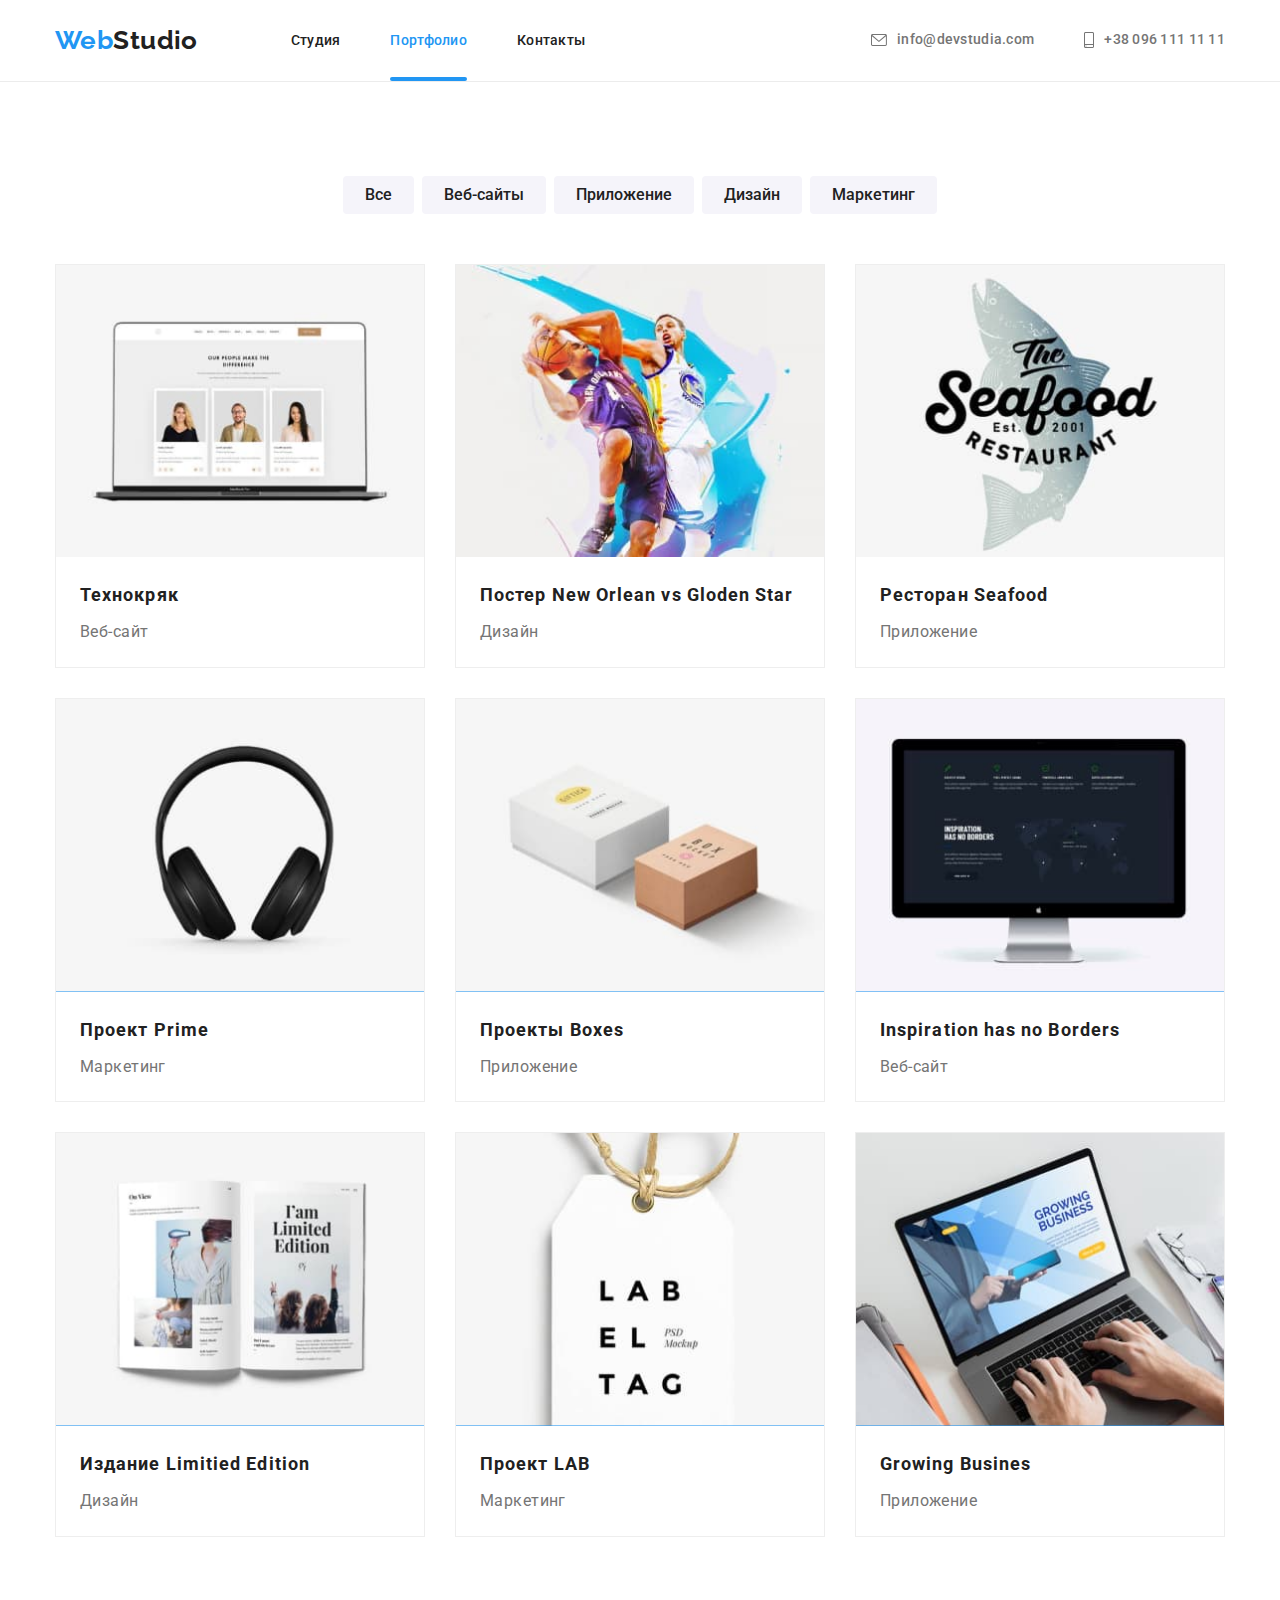
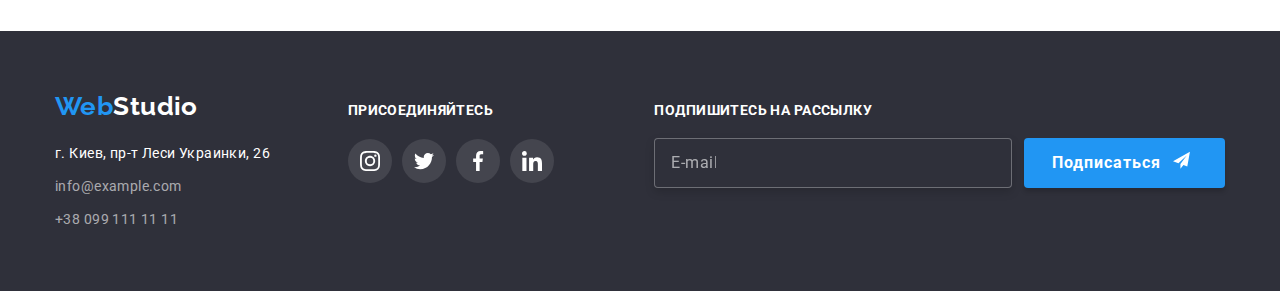
==== GOIT DZ6/portfolio.html @ a56ddcb9 "Dz6" ====
<!DOCTYPE html>
<html lang="en">
<head>
    <meta charset="UTF-8">
    <meta http-equiv="X-UA-Compatible" content="IE=edge">
    <meta name="viewport" content="width=device-width, initial-scale=1.0">
    <title>Document</title>
    <link rel="preconnect" href="https://fonts.gstatic.com"> 
    <link href="https://fonts.googleapis.com/css2?family=Raleway:wght@700&family=Roboto:wght@400;500;700;900&display=swap" rel="stylesheet">
    <link rel="stylesheet" href="https://cdnjs.cloudflare.com/ajax/libs/modern-normalize/1.0.0/modern-normalize.min.css">
    <link rel="stylesheet" href="css/styles.css">
</head>
<body>

    <header class="header-title">
        <div class="container">
            <nav class="nav-header">
                <a href="./index.html" class="logo"><span class="web">Web</span>Studio</a>
                    <ul class="headlink hero">
                        <li class="item links"><a class="link " href="./index.html">Студия</a></li>
                        <li class="item links"><a class="link current " href="./portfolio.html">Портфолио</a></li>
                        <li class="item links"><a class="link" href="">Контакты</a></li>
                    </ul>
                </nav>
                    
            <ul class="contact hero">
                <li class="links"><a class="contacts link email" href="">
                        <svg class="contact link iconhead">
                            <use href="./image/sprite.svg#envelope"></use>
                        </svg>
                        info@devstudia.com</a></li>
    
                <li class="links"><a class="contacts link phone" href="">
                    <svg class="contact link iconhead">
                        <use href="./image/sprite.svg#smartphone"></use>
                    </svg>
                    +38 096 111 11 11</a></li>
            </ul>
        </div>
</header>


<main class="portfolio-title">
    <section class="section-portfolio">
    <div class="container">
        <h1 class="visually-hidden">Наши работы</h1>

        <ul class="filters">
        <li class="radio links"><button class="button" type="button">Все</button></li>
        <li class="radio links"><button class="button" type="button">Веб-сайты</button></li>
        <li class="radio links"><button class="button" type="button">Приложение</button></li>
        <li class="radio links"><button class="button" type="button">Дизайн</button></li>
        <li class="radio links"><button class="button" type="button">Маркетинг</button></li>
        </ul>
        
        <ul class="portfolio-hero">
            <li class="portfotitle links">
                <a class="portolink links" href="">
                    <div class="port-link-overlay">
                <img src="./image/komp-portfolio.jpg" alt="komp-portfolio" width="370" height="294">
                <p class="portovelay">Технокряк это современная площадка
                     распространения коронавируса.
                     Компании используют эту платформу для цифрового шпионажа
                      и атак на защищённые сервера конкурентов.</p>
            </div>
                <div class="card-des">
                <h2 class="portfolioname">Технокряк</h2>
                <p class="portfooter">Веб-сайт</p>
                </div>
            </a>
            </li>

            <li class="portfotitle links">
                <a class="portolink links" href="">
                    <div class="port-link-overlay">
                <img src="./image/basketball.jpg" alt="basketball" width="370" height="294">
                <p class="portovelay">Технокряк это современная площадка
                    распространения коронавируса.
                    Компании используют эту платформу для цифрового шпионажа
                     и атак на защищённые сервера конкурентов.</p>
                     </div>
            <div class="card-des">
                <h2 class="portfolioname">Постер New Orlean vs Gloden Star</h2>
                <p class="portfooter">Дизайн</p>
            </div>
        </a>
            </li>

            <li class="portfotitle links">
                <a class="portolink links" href="">
                    <div class="port-link-overlay">
                <img src="./image/seafood.jpg" alt="seafood" width="370" height="294">
                <p class="portovelay">Технокряк это современная площадка
                    распространения коронавируса.
                    Компании используют эту платформу для цифрового шпионажа
                     и атак на защищённые сервера конкурентов.</p>
                     </div>
                <div class="card-des">
                <h2 class="portfolioname">Ресторан Seafood</h2>
                <p class="portfooter">Приложение</p>
                </div>
            </a>
            </li>

            <li class="portfotitle links">
                <a class="portolink links" href="">
                    <div class="port-link-overlay">
                <img src="./image/headphones.jpg" alt="headphones" width="370" height="294">
                <p class="portovelay">Технокряк это современная площадка
                    распространения коронавируса.
                    Компании используют эту платформу для цифрового шпионажа
                     и атак на защищённые сервера конкурентов.</p>
                     </div>
                <div class="card-des">
                <h2 class="portfolioname">Проект Prime</h2>
                <p class="portfooter">Маркетинг</p>
                </div>
            </a>
            </li>

            <li class="portfotitle links">
                <a class="portolink links" href="">
                    <div class="port-link-overlay">
                <img src="./image/box.jpg" alt="box" width="370" height="294">
                <p class="portovelay">Технокряк это современная площадка
                    распространения коронавируса.
                    Компании используют эту платформу для цифрового шпионажа
                     и атак на защищённые сервера конкурентов.</p>
                     </div>
                <div class="card-des">
                <h2 class="portfolioname">Проекты Boxes</h2>
                <p class="portfooter">Приложение</p>
                </div>
            </a>
            </li>

            <li class="portfotitle links">
                <a class="portolink links" href="">
                    <div class="port-link-overlay">
                <img src="./image/imacmap.jpg" alt="imacmap" width="370" height="294">
                <p class="portovelay">Технокряк это современная площадка
                    распространения коронавируса.
                    Компании используют эту платформу для цифрового шпионажа
                     и атак на защищённые сервера конкурентов.</p>
                     </div>
                <div class="card-des">
                <h2 class="portfolioname">Inspiration has no Borders</h2>
                <p class="portfooter">Веб-сайт</p>
                </div>
            </a>
            </li>

            <li class="portfotitle links">
                <a class="portolink links" href="">
                    <div class="port-link-overlay">
                <img src="./image/magazine.jpg" alt="magazine" width="370" height="294">
                <p class="portovelay">Технокряк это современная площадка
                    распространения коронавируса.
                    Компании используют эту платформу для цифрового шпионажа
                     и атак на защищённые сервера конкурентов.</p>
                     </div>
                <div class="card-des">
                <h2 class="portfolioname">Издание Limitied Edition</h2>
                <p class="portfooter">Дизайн</p>
                </div>
            </a>
            </li>

            <li class="portfotitle links">
                <a class="portolink links" href="">
                    <div class="port-link-overlay">
                <img src="./image/label.jpg" alt="label" width="370" height="294">
                <p class="portovelay">Технокряк это современная площадка
                    распространения коронавируса.
                    Компании используют эту платформу для цифрового шпионажа
                     и атак на защищённые сервера конкурентов.</p>
                     </div>
                <div class="card-des">
                <h2 class="portfolioname">Проект LAB</h2>
                <p class="portfooter">Маркетинг</p>
                </div>
            </a>
            </li>

            <li class="portfotitle links">
                <a class="portolink links" href="">
                    <div class="port-link-overlay">
                <img src="./image/notebook.jpg" alt="notebook" width="370" height="294">
                <p class="portovelay">Технокряк это современная площадка
                    распространения коронавируса.
                    Компании используют эту платформу для цифрового шпионажа
                     и атак на защищённые сервера конкурентов.</p>
                     </div>
                <div class="card-des">
                <h2 class="portfolioname">Growing Busines</h2>
                <p class="portfooter">Приложение</p>
                </div>
            </a>
            </li>
        </ul>
</div>
</section>

</main>



<footer class="footer-title">
    <div class="container">
        <div class="nav">
        <a class="logo footlogo" href="./index.html"><span class="web">Web</span>Studio</a>
    <address>
        <ul class="address">
            <li class="links"><a class="address-title map" href="https://goo.gl/maps/2Mbp1og2GPBasLtp6" target="_blank" rel="noreferrer noopener">г. Киев, пр-т Леси Украинки, 26</a></li>
            <li class="links"><a class="address-title email" href="">info@example.com</a></li>
            <li class="links"><a class="address-title phone" href="">+38 099 111 11 11</a></li>
        
        </ul>
    </address>
</div>

        <div class="join">
            <h3 class="join-head">Присоединяйтесь</h3>

            <ul class="iconfooter">

        <li class="icontitle">
        <a href="" class="iconbody">
            <svg class="footsvg">
            <use href="./image/sprite.svg#instagram-2"></use>
        </svg>
        </a>  
        </li>
        <li class="icontitle">
            <a href="" class="iconbody">
                <svg class="footsvg">
                <use href="./image/sprite.svg#twitter-1"></use>
            </svg>
            </a>  
            </li>
            <li class="icontitle">
                <a href="" class="iconbody">
                    <svg class="footsvg">
                    <use href="./image/sprite.svg#facebook-1"></use>
                </svg>
                </a>  
                </li>
                <li class="icontitle">
                    <a href="" class="iconbody">
                        <svg class="footsvg">
                        <use href="./image/sprite.svg#linkedin-1"></use>
                    </svg>
                    </a>  
                    </li>
                </ul>
        </div>

        <div class="subscribe">
            <p class="subscribe-head">Подпишитесь на рассылку</p>

            <form class="footer-form">
            <label for="email" class="form-lable"></label>
            <input type="email" class="footer-email" name="email" id="email" placeholder="E-mail" required >
        <button type="submit" class="subscribe-btn subscribe-button">Подписаться
            <svg class="telega-svg svg" width="24px" height="24px">
                <use href="./image/sprite.svg#telegram"></use>
            </svg>
        </button>
    </form>
 
        </div>

    </div>
</footer>
</body>
</html>
---- GOIT DZ6/css/styles.css ----
:root{
    --text-colorgre:#757575;
    --text-colorbl:#212121;
    --text-colorwh: #ffffff;
    --hover-colorblu:#2196F3;
    --focus-color:#188ce8;
    --footer-color:#ffffff99;
    --sect-colordbl:#2F303A;
    --port-hedrgr:#F5F4FA;
    --bord-head:#ECECEC;
    --icon-colo:#AFB1B8;
    --marg-cart:30px;
    --text-logo:Raleway;   
    --text-body:Roboto;
}

body{
    font-family:var(--text-body), sans-serif ;
    background:var(--text-colorwh);
    font-size: 14px;
    letter-spacing: 0.03em;
}


/* Общий сброс */
h1,
h2,
h3,
h4,
h5,
h6,
p{
    margin: 0;
}

ul, ol{
    margin: 0;
    padding: 0;
    }

img{
    display: block;
    max-width: 100%;
    height: auto;
}

/* ============================================== */

.container{
    width: 1200px;
    padding-left: 15px;
    padding-right: 15px;
    margin-left: auto;
    margin-right: auto;
}

.visually-hidden {
    position: absolute;
    clip: rect(0 0 0 0);
    width: 1px;
    height: 1px;
    margin: -1px;
    }


/* ============================================== */


/* Позиция шапки сайта */



.links{
    list-style: none;
    color: var(--text-colorgre);
}




/* Шапка сайта flex box*/
.header-title{
    /* position: relative; */
    padding-bottom: 25px;
    padding-top: 25px;

    border-bottom: 1px solid var(--bord-head);
}
.header-title .container{

    display: flex;
    justify-content: space-between;
    align-items: center;
}
.nav-header{
    display: flex;
    align-items: center;
  
}
.headlink{
    margin-left: 93px;

}
.headlink .links:not(:first-child){
    margin-left: 50px;
}
.hero{
    display: flex;
    align-items: center;
}
.contact .links:not(:first-child){
    margin-left: 50px;
}
/* Подчеркивание шапкаи */

 .link.current::after{
    content: '';
    position: absolute;

    left: 0;
    bottom: -33px;
    display: block;
    width: 100%;
    height: 4px;
    background-color: var(--hover-colorblu);
    border-radius: 2px;
}

.container .link.current{
    position: relative;
    color: var(--hover-colorblu);

    
}

/* Шрифт шапки лого */

.nav-header .logo{
    font-family: var(--text-logo); 
    font-weight: 700;
    font-size: 26px;
    line-height: 1.19;
    color:var(--text-colorbl);
    text-decoration: none;

}
.logo span{
    color:var(--hover-colorblu);
}
/* шрифт шапки навигация */

.hero .link{
    font-weight: 500;
    line-height: 1.14;
    letter-spacing: 0.02em;
    text-decoration: none;

}

.headlink .link{
    color: var(--text-colorbl);
    transition-timing-function: cubic-bezier(0.4, 0, 0.2, 1);
    transition-duration: 250ms;
}

.headlink .link:hover,
.headlink .link:focus
{
    color: var(--hover-colorblu);

}



/* шрифт шапки контакты */
 .email .iconhead{
    width: 16px;
    height: 12px;
    margin-right: 10px;
}
.phone .iconhead{
    width: 10px;
    height: 16px;
    margin-right: 10px;
}
.links .contacts{
    fill: var(--text-colorgre);
 
}

.contact .link{
    display: flex;
    align-items: center;
    color: var(--text-colorgre);

    transition-timing-function: cubic-bezier(0.4, 0, 0.2, 1);
    transition-duration: 250ms;
}

.contact .link:hover,
.contact .link:focus {
    color: var(--hover-colorblu);
    fill: var(--hover-colorblu);


}


/* позиция main */

/* Order Flex */


.order{
   padding-top: 200px;
   padding-bottom: 200px;
   background-image:linear-gradient(
    rgba(47, 48, 58, 0.4),
   rgba(47, 48, 58, 0.4)),
    url(../image/backimg.jpg);
   background-size: cover;
   background-image: center;
   background-repeat: no-repeat;
}

.order .container{
    width: 696px;
    text-align: center;

}


.order .efect{
font-weight: 900;
font-size: 44px;
line-height: 1.5;
text-align: center;
letter-spacing: 0.06em;
text-transform: uppercase;
color: var(--text-colorwh);
margin-bottom: 30px;


}

/* конопка заказа */
.order .button{
font-weight: 700;
font-size: 16px;
line-height: 1.87;
letter-spacing: 0.06em;
cursor: pointer;
color: var(--text-colorwh);
background-color:var(--hover-colorblu);
box-shadow: 0px 4px 4px rgba(0, 0, 0, 0.15);
border-radius: 4px;
border: 0;

padding: 10px 32px;

transition-timing-function: cubic-bezier(0.4, 0, 0.2, 1);
transition-duration: 250ms;
}

.order .button:hover,
.order .button:focus{
    background-color: var(--focus-color);
    color:  var(--text-colorwh);

}

/* Модальное окно */

.modal-back{
    position: fixed;
    top: 0;
    bottom: 0;
    width: 100%;
    height: 100%;
    background-color: rgba(0, 0, 0, 0.2);
    z-index: 1000;
    transition-timing-function: cubic-bezier(0.4, 0, 0.2, 1);
    transition-duration: 250ms;
    animation-name: openmod;
    animation-duration: 2s;
    animation-timing-function: linear;
    animation-iteration-count: 1;

}

@keyframes openmod
{
    0% {
      transform:scale(0);
    }
    100% {
      transform:scale(1);
    }
  }
  
  

.modal{
    position: absolute;
    top: 50%;
    left: 50%;
    width: 528px;
    height: 581px;
    background-color: var(--text-colorwh);

    padding: 40px;

    transform: translate(-50%, -50%);
}

.modal-close{
    position: absolute;
    top: 8px;
    right: 8px;
    background-color: white;
    border: 0;
    transition-duration: 250ms;
    transition-timing-function: cubic-bezier(0.4, 0, 0.2, 1);
    animation: closemod;
    animation-duration: 2s;
    animation-timing-function: linear;
    animation-iteration-count: 1;
    border: 1px solid rgba(0, 0, 0, 0.1);
    border-radius: 50%;
} 

@keyframes closemod
{
    0% {
      transform:scale(1);
    }
    100% {
      transform:scale(0);
    }
  }
.is-hidden{
    opacity: 0;
    visibility: hidden;
    pointer-events: none;
    
}



/* особености */
.features{
    padding: 94px 0;
}

.features-body  .iconlink{
    margin-bottom: 30px;

}

.iconfeat{
    display: flex;
    width: 270px;
    height: 120px;
    justify-content: center;
    align-items: center;
    background-color: var(--port-hedrgr);
}

.iconfeat .iconfeatures{
    width: 70px;
    height: 70px;
}


.container .features-title{
    display: flex;
    flex-wrap: wrap;
    list-style: none;
     margin-right: calc(-1 * var(--marg-cart));
}


.features-title .features-body{
    flex-basis: calc(100% / 4 - var(--marg-cart));
    margin-right: var(--marg-cart);
}


.features-body .feathero{
    font-weight: 700;
    line-height: 1.14;
    text-transform: uppercase;
    color: var(--text-colorbl);
    font-family: var(--text-body);
    letter-spacing: 0.03em;
    text-transform: uppercase;


    margin-bottom: 10px;
}


.features-body{
    line-height: 1.71;
    color: var(--text-colorgre);
}


/* Чем мы занимаемся */

.wedoing-title{
    padding-bottom: 94px;

}
.container .wedoing{
    display: flex;
    flex-wrap: wrap;
    list-style: none;

    margin-left:calc(-1 * var(--marg-cart));
}

.wedoing .links{
    flex-basis: calc(100% / 3 - var(--marg-cart));
    margin-left: var(--marg-cart);

}

.widoinslid{
    position: relative;
    overflow: hidden;
}

.wedoin-info{
    position: absolute;
    display: flex;
    justify-content: center;
    align-items: center;    
    background-color:
    rgba(47, 48, 58, 0.8);
    ;
    /* padding: 27px 0; */
    color: white;
    left: 0;
    bottom: 0;
    width: 100%;
    height: 70px;

    font-family: var(--text-body);
    font-style: normal;
    font-weight: 700;
    font-size: 14px;
    line-height: 1.14;
    letter-spacing: 0.03em;
    text-transform: uppercase;

    overflow: auto;
/* 
    transform: translateY(100%);
    transition-timing-function: cubic-bezier(0.4, 0, 0.2, 1);
    transition-duration: 250ms; */

}


/* .wedoing-body:hover .wedoin-info,
.wedoing-body:focus .wedoin-info{
    transform: translateY(0%);
    
} */







/* Наша команда */
.card-pers .iconteam{
    display: flex;
    justify-content: center;
    align-items: center;
    list-style: none;
}


.iconteamtitle .iconteambody{
    display: flex;
    justify-content: center;
    align-items: center;
    width: 44px;
    height: 44px;
    border-radius: 50%;

    transition-timing-function: cubic-bezier(0.4, 0, 0.2, 1);
    transition-duration: 250ms;
}

.iconteamtitle .iconteambody:hover,
.iconteamtitle .iconteambody:focus{
    background-color: var(--hover-colorblu);
}

.iconteam .iconteamtitle:not(:last-child){
    margin-right: 10px;
}

 .iconteambody .iconsvg{
    width: 20px;
    height: 20px;
    fill: var(--icon-colo);
}

.iconteamtitle .iconteambody:hover .iconsvg,
.iconteamtitle .iconteambody:focus .iconsvg{
    fill: var(--text-colorwh);
}



.team-main{
    background-color: var(--port-hedrgr);
    padding: 94px 0;

}


.team-title{
    display: flex;
    flex-wrap: wrap;
    list-style: none;
    margin-left: calc(-1*var(--marg-cart));
    

   }
   .team-title .team-body{
       flex-basis: calc(100%/4 - var(--marg-cart));
       margin-left: var(--marg-cart);

   }
   .team-body{
       
    border-radius: 0px 0px 4px 4px;
    box-shadow:
    0px 1px 3px rgba(0, 0, 0, 0.12), 
    0px 1px 1px rgba(0, 0, 0, 0.14),
    0px 2px 1px rgba(0, 0, 0, 0.2);
    background-color: var(--text-colorwh);
   }

 .shead .capit{
    font-weight: 700;
    font-size: 36px;
    line-height: 1.16;
    color: var(--text-colorbl);
    margin-bottom: 50px;

    text-align: center;
}
.card-pers{
    text-align: center;
    padding: 30px 0;
}

.team-body .person-name{
    font-weight: 500;
    font-size: 16px;
    line-height: 1.18;
    color: var(--text-colorbl);
    margin-bottom: 10px;
    
}

.team-body .team-footer{
    font-weight: 400;
    font-size: 16px;
    line-height: 1.18;
    color: var(--text-colorgre);

    margin-bottom: 16px;
}

/* Наши клиенты */
.clients{
    padding: 94px 0;
}
.container .client-body{
    display: flex;
    flex-wrap: wrap;
    list-style: none;
    margin-left: calc(-1 * var(--marg-cart));
    
}
.client-body .client-title{
    width: 170px;
    height: 92px;
    display: flex;
    justify-content: center;
    align-items: center;
    flex-basis: calc(100%/6 - var(--marg-cart));
    margin-left: var(--marg-cart);

    border-radius: 4%;
}



.iconcli {
    display: flex;
    justify-content: center;
    align-items: center;
    width: 100%;
    height: 100%;
    fill: var(--icon-colo);
    border: 1px solid var(--icon-colo);
    border-radius: 4px;

    transition-timing-function: cubic-bezier(0.4, 0, 0.2, 1);
    transition-duration: 250ms;

}




.iconcli:hover,
.iconcli:focus{

    fill:var(--hover-colorblu);
    border-color:var(--hover-colorblu);

}


/* футер сайта */
.footer-title .container{
    display: flex;
    align-items: baseline;
    background-color:var(--sect-colordbl);
    justify-content: space-between;

}

.container .nav{
margin-right: 70px;
}

.footer-title{
    background-color:var(--sect-colordbl);
    padding: 60px 0 60px;
}


.container .footlogo{
    font-weight: 700;
    font-size: 26px;
    line-height: 1.19;
    color: var(--text-colorbl);
    font-family: var(--text-logo); 
    color: var(--text-colorwh);
    text-decoration: none;

    display: block;
    margin-bottom: 20px;
}

.address .links:not(:last-child){
    margin-bottom: 9px;
}

.address .address-title{  
    font-style: normal;
    font-weight: 400;
    line-height: 1.71;
    color: var(--footer-color);
    text-decoration: none;
}
.links .map{
    color: var(--text-colorwh);
}

.join-head{
    color: var(--text-colorwh);
    font-family: var(--text-body);
    font-style: 700;
    font-size: 14px;
    line-height: 1.14;
    letter-spacing: 0.03em;
    text-transform: uppercase;
    margin-bottom: 20px;
}

.join .iconfooter{
    display: flex;
    list-style: none;
    justify-content: baseline;

}

.iconbody{
    width: 44px;
    height: 44px;
    display: flex;
    justify-content: center;
    align-items: center;
    fill: var(--text-colorgre);
    background-color: #ffffff1a;
    border-radius: 50%;

    transition-timing-function: cubic-bezier(0.4, 0, 0.2, 1);
    transition-duration: 250ms;

}
.iconbody:hover,
.iconbody:focus{
    background-color: var(--hover-colorblu);
}
.footsvg{
    width: 20px;
    height: 20px;
    fill: var(--text-colorwh);
}



.iconfooter .icontitle:not(:last-child){
    margin-right: 10px;
}




/* COMPONENTS */
/* что я могу сюда занести?? */
/*  END COMPONENTS */

/* PAGE PORTFOLIO MAIN */
.section-portfolio{
    padding-top: 94px;
    padding-bottom: 94px;
}
.container .filters{
    display: flex;
    justify-content: center;
    text-align: center;
    margin-bottom: 50px;

    
}
.radio .button{
font-weight: 500;
font-size: 16px;
line-height: 1.62;
color: var(--text-colorbl);

border-radius: 4px;
cursor: pointer;
background-color: var(--port-hedrgr);
padding: 6px 22px;
border: 0;

transition-timing-function: cubic-bezier(0.4, 0, 0.2, 1);
transition-duration: 250ms;
}

.filters .radio:not(:last-child){
    margin-right: 8px;
}


.radio .button:hover,
.radio .button:focus{
    background-color: var(--hover-colorblu) ;
    color: var(--text-colorwh);
    box-shadow:
    0px 3px 1px rgba(0, 0, 0, 0.1),
    0px 1px 2px rgba(0, 0, 0, 0.08),
    0px 2px 2px rgba(0, 0, 0, 0.12);
}
/* сетка карточки */

 .container .portfolio-hero{
     display: flex;
     flex-wrap: wrap;
     list-style: none;
     margin-top:calc(-1 * var(--marg-cart));
     margin-left: calc(-1 * var(--marg-cart));
 }
 .portfolio-hero .portfotitle{
    flex-basis: calc(100%/3 - var(--marg-cart));
    margin-top: var(--marg-cart);
    margin-left: var(--marg-cart);
    cursor: pointer;
    border: 1px solid #EEEEEE;
 }

 .portfotitle .portolink{
     text-decoration: none;
     display: block;
 }
 
 .portfolio-hero .portolink:hover,
 .portfolio-hero .portolink:focus{
    box-shadow:
    0px 1px 1px rgba(0, 0, 0, 0.12),
    0px 4px 4px rgba(0, 0, 0, 0.06),
    1px 4px 6px rgba(0, 0, 0, 0.16);

 }


.portfolioname{
    font-weight: 700;
    font-size: 18px;
    line-height: 2;
    letter-spacing: 0.06em;
    color: var(--text-colorbl);

    margin-bottom: 4px;

}
.portfotitle .portfooter{
    font-weight: 400;
    font-size: 16px;
    line-height: 1.87;
    color: var(--text-colorgre);

}

.portfotitle .card-des {
padding: 20px 24px;

}

.port-link-overlay{
    position: relative;
    overflow: hidden;
    
}

.portovelay{
    position: absolute;
    top: 0;
    bottom: 0;
    width: 100%;
    height: 100%;

    color: var(--text-colorwh);
    background:
     rgba(33, 150, 243, 0.9);
     font-family: var(--text-body);
    font-style: normal;
    font-weight: 400;
    font-size: 18px;
    line-height: 1.55;
    letter-spacing: 0.03em;
    padding: 44px 54px;
  
    overflow: auto;

    transform: translateY(100%);


    transition-timing-function: cubic-bezier(0.4, 0, 0.2, 1);
    transition-duration: 950ms;

}

.portolink:hover .portovelay,
.portolink:focus .portovelay{
    transform: translateY(0%);
   
}

.modal-form{
    display: flex;
    flex-direction: column;
}

.modal-form .modal-head{
    font-family: var(--text-body);
    font-style: normal;
    font-weight: 700;
    font-size: 20px;
    line-height: 1.15;
    text-align: center;
    letter-spacing: 0.03em;
    width: 100%;
    color: var(--text-colorbl);
}
.form-lable{
    font-family: var(--text-body);
    font-style: normal;
    font-weight: 400;
    font-size: 12px;
    line-height: 1.16;
    letter-spacing: 0.01em;
    color: var(--text-colorgre);
    margin-top: 10px;

}


.modal-input-name .form-input{
    width: 100%;
    height: 40px;
    margin-top: 4px;
    padding-left: 42px;

    border: 1px solid rgba(33, 33, 33, 0.2);
    box-sizing: border-box;
    border-radius: 4px;
}

.modal-input-name .form-input:focus{
    border-color: var(--hover-colorblu);
    outline: none;
}

.form-input:focus + .mod-svg{
    fill: var(--hover-colorblu);
}


.form-lable .form-comment{
    width: 100%;
    resize: none;
    height: 138px;
    margin-top: 4px;
    padding: 12px 16px;

    border: 1px solid rgba(33, 33, 33, 0.2);
    box-sizing: border-box;
    border-radius: 4px;
}
.form-comment:focus{

    border-color: var(--hover-colorblu);
    outline: none;
}

.form-lable .form-comment::placeholder{
    color:rgba(117, 117, 117, 0.5);

}
.modal-input-name{
    position: relative;
    display: block;
}

.mod-svg{
    position: absolute;
    display: block;
    top: 50%;
    left: 15px;
    transform: translateY(-50%);

}



.mod-button-svg{
    position: absolute;
    display: flex;
    top: 50%;
    left: 15px;
    display: block;
    transform: translateY(-50%);

}



.visually-hidden-modal {
    position: absolute !important;
    clip: rect(1px 1px 1px 1px); 
    clip: rect(1px, 1px, 1px, 1px);
    padding: 0 !important;
    border: 0 !important;
    height: 1px !important;
    width: 1px !important;
    overflow: hidden;
  }

  .check-policy{
      position: relative;
      box-sizing: content-box;
      margin-top: 20px;
      display: inline-block;
      align-self: center;
      font-family: var(--text-body);
    font-style: normal;
    font-weight: 400;
    font-size: 14px;
    line-height: 1,71;
    letter-spacing: 0.03em;
    color: var(--text-colorgre);

  }

  .conditions-policy{
    font-family: var(--text-body);
    font-style: normal;
    font-weight: 400;
    font-size: 14px;
    line-height: 1,71;
    letter-spacing: 0.03em;
      color: var(--hover-colorblu);
  }



.modal-policy::before{
    display: inline-block;
    content: "";
    width: 16px;
    height: 15px;
    cursor: pointer;
    outline: 2px solid var(--text-colorbl);
    border-radius: 2px;
    margin-right: 7px;
}

.modal-checkbox:checked + .modal-policy::before{
    background-image: url(../image/imodcheck.svg);
    background-size:contain;
    outline: none;
    opacity: 1;
}
  

  .modal-button{
    display:block;
    font-weight: 700;
    font-size: 16px;
    line-height: 1.87;
    letter-spacing: 0.06em;
    cursor: pointer;
    color: var(--text-colorwh);
    background-color:var(--hover-colorblu);
    box-shadow: 0px 4px 4px rgba(0, 0, 0, 0.15);
    border-radius: 4px;
    border: 0;
    align-self: center;
    margin-top: 30px;
    
    padding: 10px 32px;
    
    transition-timing-function: cubic-bezier(0.4, 0, 0.2, 1);
    transition-duration: 250ms;
  }

  .modal-button:hover,
  .modal-button:focus{
    background-color: var(--focus-color);
    color:  var(--text-colorwh);
  }

  .subscribe{
      margin-left: 93px;
  }


  .subscribe-head{
    color: var(--text-colorwh);
    font-family: var(--text-body);
    font-style: normal;
    font-weight: 700;
    font-size: 14px;
    line-height: 1,14;
    letter-spacing: 0.03em;
    text-transform: uppercase;
    margin-bottom: 20px;
  }

  .footer-form{
      display: flex;
  }

  .footer-email{
    height: 50px;
    width: 358px;
    background-color: var(--sect-colordbl);
    border: 1px solid rgba(255, 255, 255, 0.3);
    box-sizing: border-box;
    filter: drop-shadow(0px 4px 4px rgba(0, 0, 0, 0.15));
    outline: none;
    border-radius: 4px;
    margin-right: 12px;
    padding: 15px 295px 15px 16px;
    transition: border 250ms cubic-bezier(0.4, 0, 0.2, 1);
    color: var(--text-colorwh);

  }

  .footer-email::placeholder{
    font-family: var(--text-body);
    font-style: normal;
    font-weight: 400;
    font-size: 16px;
    line-height: 1,25;
    align-items: center;
    letter-spacing: 0.03em; 
    color: var(--footer-color);
  }


  .subscribe-button{
    display: flex;
    justify-content: center;
    align-items: center;
    font-weight: 700;
    font-size: 16px;
    line-height: 1.87;
    letter-spacing: 0.06em;
    cursor: pointer;
    color: var(--text-colorwh);
    background-color:var(--hover-colorblu);
    box-shadow: 0px 4px 4px rgba(0, 0, 0, 0.15);
    border-radius: 4px;
    border: 0;
    align-self: center;
    padding: 10px 28px;
    transition-timing-function: cubic-bezier(0.4, 0, 0.2, 1);
    transition-duration: 250ms;

  }
  .subscribe-button:hover,
  .subscribe-button:focus{
    background-color: var(--focus-color);
    color:  var(--text-colorwh);
  }

  .telega-svg{
      margin-left: 12px;
  }
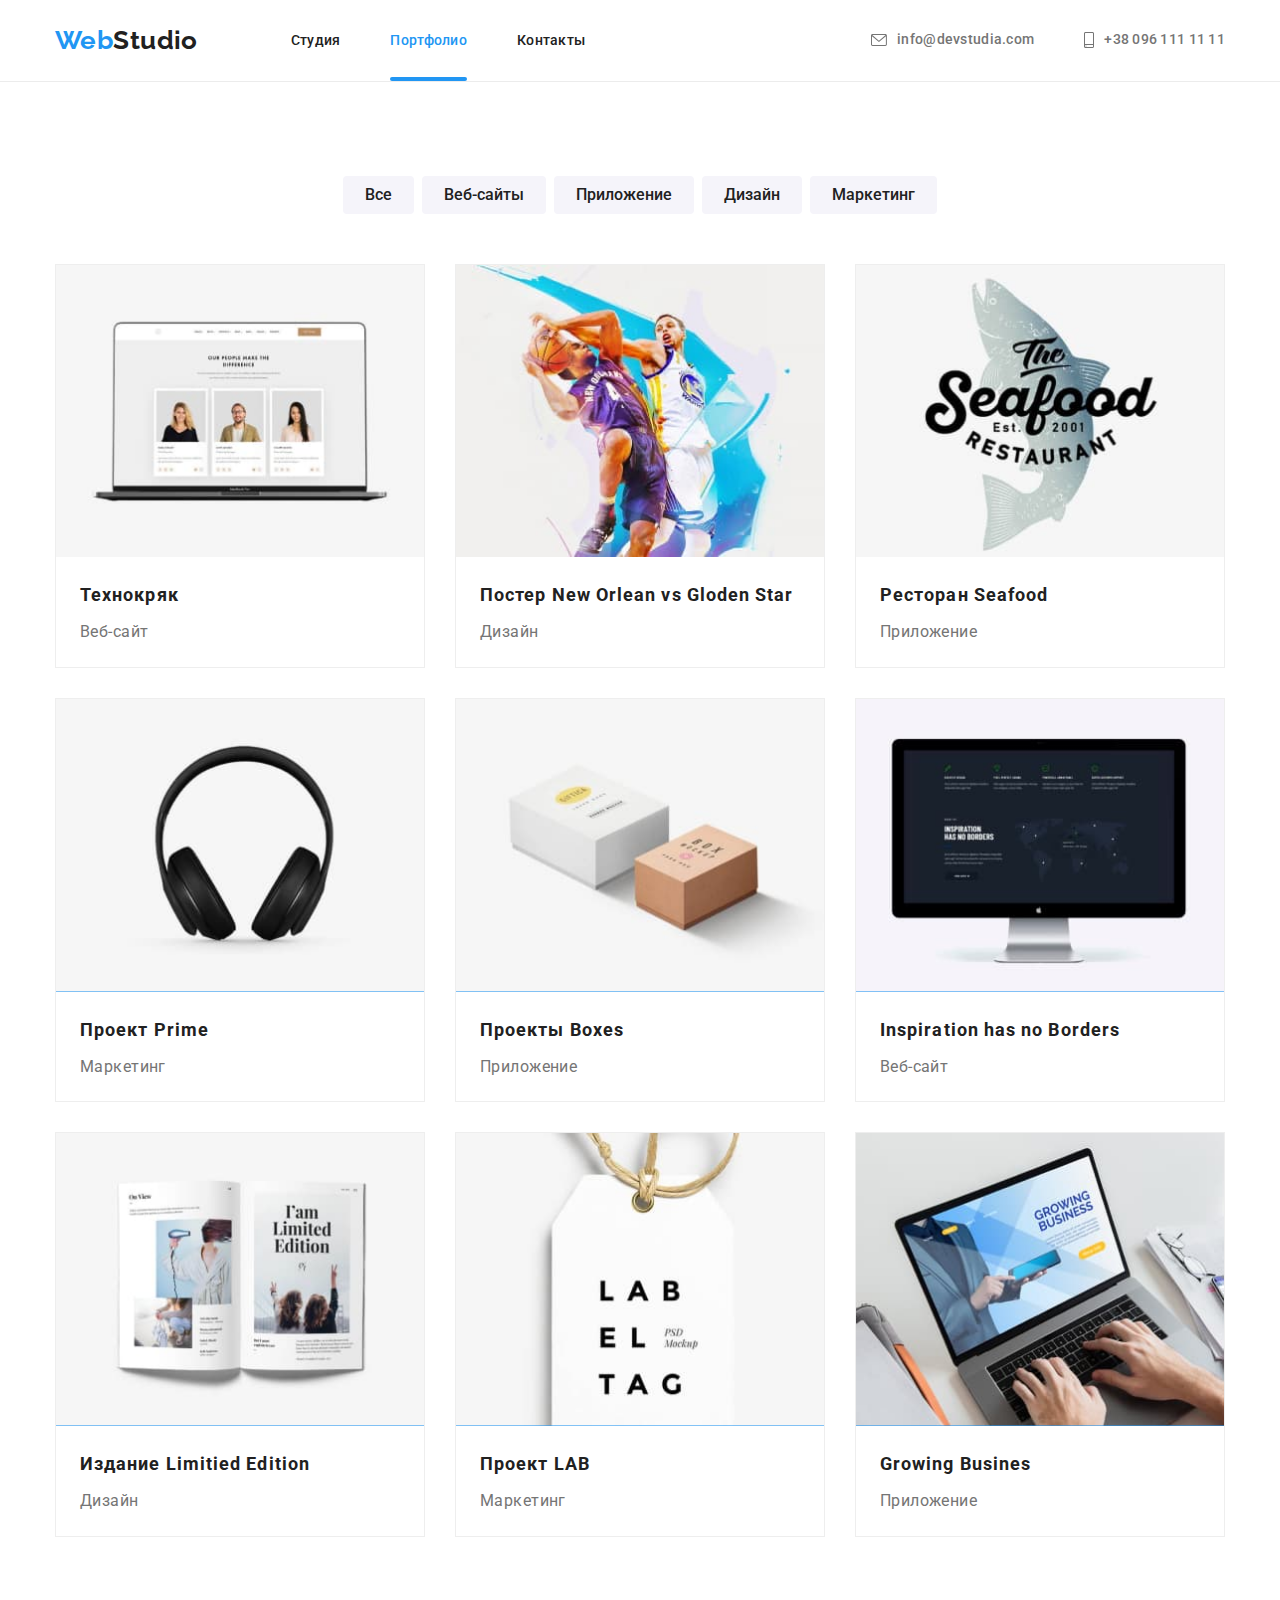
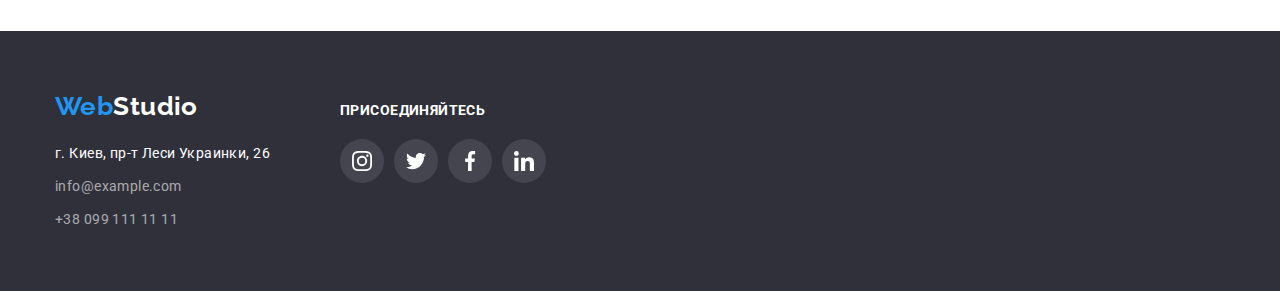
==== commit 527f1e2b: "new dz" ====
--- a/GOIT DZ6/portfolio.html
+++ b/GOIT DZ6/portfolio.html
@@ -255,21 +255,6 @@
                 </ul>
         </div>
 
-        <div class="subscribe">
-            <p class="subscribe-head">Подпишитесь на рассылку</p>
-
-            <form class="footer-form">
-            <label for="email" class="form-lable"></label>
-            <input type="email" class="footer-email" name="email" id="email" placeholder="E-mail" required >
-        <button type="submit" class="subscribe-btn subscribe-button">Подписаться
-            <svg class="telega-svg svg" width="24px" height="24px">
-                <use href="./image/sprite.svg#telegram"></use>
-            </svg>
-        </button>
-    </form>
- 
-        </div>
-
     </div>
 </footer>
 </body>
--- a/GOIT DZ6/css/styles.css
+++ b/GOIT DZ6/css/styles.css
@@ -159,6 +159,8 @@
 
 .headlink .link{
     color: var(--text-colorbl);
+
+    transition-property: color;
     transition-timing-function: cubic-bezier(0.4, 0, 0.2, 1);
     transition-duration: 250ms;
 }
@@ -193,6 +195,7 @@
     align-items: center;
     color: var(--text-colorgre);
 
+    transition-property: color, fill;
     transition-timing-function: cubic-bezier(0.4, 0, 0.2, 1);
     transition-duration: 250ms;
 }
@@ -258,6 +261,7 @@
 
 padding: 10px 32px;
 
+transition-property: background-color, color ;
 transition-timing-function: cubic-bezier(0.4, 0, 0.2, 1);
 transition-duration: 250ms;
 }
@@ -308,13 +312,16 @@
     height: 581px;
     background-color: var(--text-colorwh);
 
-    padding: 40px;
-
     transform: translate(-50%, -50%);
+}
+.modal-close .close{
+    transform: translateY(3px);
+
 }
 
 .modal-close{
     position: absolute;
+    cursor: pointer;
     top: 8px;
     right: 8px;
     background-color: white;
@@ -326,8 +333,12 @@
     animation-timing-function: linear;
     animation-iteration-count: 1;
     border: 1px solid rgba(0, 0, 0, 0.1);
-    border-radius: 50%;
+    border-radius: 50%;    
 } 
+.modal-close:hover,
+.modal-close:focus{
+    fill: var(--hover-colorblu);
+}
 
 @keyframes closemod
 {
@@ -438,8 +449,6 @@
     align-items: center;    
     background-color:
     rgba(47, 48, 58, 0.8);
-    ;
-    /* padding: 27px 0; */
     color: white;
     left: 0;
     bottom: 0;
@@ -455,19 +464,12 @@
     text-transform: uppercase;
 
     overflow: auto;
-/* 
-    transform: translateY(100%);
-    transition-timing-function: cubic-bezier(0.4, 0, 0.2, 1);
-    transition-duration: 250ms; */
-
-}
-
-
-/* .wedoing-body:hover .wedoin-info,
-.wedoing-body:focus .wedoin-info{
-    transform: translateY(0%);
-    
-} */
+
+
+}
+
+
+
 
 
 
@@ -492,6 +494,8 @@
     height: 44px;
     border-radius: 50%;
 
+    transition-property: background-color;
+
     transition-timing-function: cubic-bezier(0.4, 0, 0.2, 1);
     transition-duration: 250ms;
 }
@@ -509,6 +513,11 @@
     width: 20px;
     height: 20px;
     fill: var(--icon-colo);
+
+    transition-property: fill;
+
+    transition-timing-function: cubic-bezier(0.4, 0, 0.2, 1);
+    transition-duration: 250ms;
 }
 
 .iconteamtitle .iconteambody:hover .iconsvg,
@@ -615,19 +624,17 @@
     border: 1px solid var(--icon-colo);
     border-radius: 4px;
 
+    transition-property: fill,  border-color;
     transition-timing-function: cubic-bezier(0.4, 0, 0.2, 1);
     transition-duration: 250ms;
 
 }
 
-
-
-
 .iconcli:hover,
 .iconcli:focus{
 
-    fill:var(--hover-colorblu);
-    border-color:var(--hover-colorblu);
+    fill: var(--hover-colorblu);
+    border-color: var(--hover-colorblu);
 
 }
 
@@ -637,7 +644,6 @@
     display: flex;
     align-items: baseline;
     background-color:var(--sect-colordbl);
-    justify-content: space-between;
 
 }
 
@@ -707,6 +713,7 @@
     background-color: #ffffff1a;
     border-radius: 50%;
 
+    transition-property: background-color;
     transition-timing-function: cubic-bezier(0.4, 0, 0.2, 1);
     transition-duration: 250ms;
 
@@ -759,6 +766,7 @@
 padding: 6px 22px;
 border: 0;
 
+transition-property:  background-color, color, box-shadow;
 transition-timing-function: cubic-bezier(0.4, 0, 0.2, 1);
 transition-duration: 250ms;
 }
@@ -792,6 +800,11 @@
     margin-left: var(--marg-cart);
     cursor: pointer;
     border: 1px solid #EEEEEE;
+
+    transition-property:  box-shadow;
+    transition-timing-function: cubic-bezier(0.4, 0, 0.2, 1);
+    transition-duration: 250ms;
+
  }
 
  .portfotitle .portolink{
@@ -860,9 +873,9 @@
 
     transform: translateY(100%);
 
-
+    transition-property: transform;
     transition-timing-function: cubic-bezier(0.4, 0, 0.2, 1);
-    transition-duration: 950ms;
+    transition-duration: 250ms;
 
 }
 
@@ -872,9 +885,14 @@
    
 }
 
+
+/* Form modal window */
+
+
 .modal-form{
     display: flex;
     flex-direction: column;
+    padding: 40px;
 }
 
 .modal-form .modal-head{
@@ -982,21 +1000,50 @@
     overflow: hidden;
   }
 
-  .check-policy{
-      position: relative;
-      box-sizing: content-box;
-      margin-top: 20px;
-      display: inline-block;
-      align-self: center;
-      font-family: var(--text-body);
+  .checked{
+    display: flex;
+    align-items: baseline;
+    justify-content: center;
+    position: relative;
+    box-sizing: content-box;
+    margin-top: 20px;
+    font-family: var(--text-body);
     font-style: normal;
     font-weight: 400;
     font-size: 14px;
     line-height: 1,71;
     letter-spacing: 0.03em;
     color: var(--text-colorgre);
-
-  }
+    padding-left: 9px;
+    cursor: pointer;
+
+  }
+
+
+.conditions-policy-box{
+    display: inline-block;
+    content: "";
+    position:absolute;
+    width: 16px;
+    height: 16px;
+    background-color: rgb(206, 41, 12);
+  }
+
+
+.checked__box{
+    display: inline-block;
+    position: absolute;
+    width: 16px;
+    height: 15px;
+    background-color: var(--text-colorwh);
+    border: 1px solid var(--text-colorbl);
+    left: 8px;
+}
+
+.checked__input:checked + .checked__box{
+    background-image: url("data:image/svg+xml,%3Csvg width='16' height='15' viewBox='0 0 16 15' fill='none' xmlns='http://www.w3.org/2000/svg'%3E%3Crect width='16' height='15' rx='2' fill='%232196F3'/%3E%3Cpath d='M3.95703 7.75166L3.88825 7.68604L3.81923 7.75141L2.93123 8.59258L2.85486 8.66492L2.93097 8.73753L6.42671 12.0724L6.49574 12.1382L6.56476 12.0724L14.069 4.91352L14.1449 4.84116L14.069 4.76881L13.1873 3.92764L13.1183 3.86183L13.0493 3.92761L6.49577 10.1735L3.95703 7.75166Z' fill='white' stroke='white' stroke-width='0.2'/%3E%3C/svg%3E%0A");
+    border: 0;
+}
 
   .conditions-policy{
     font-family: var(--text-body);
@@ -1008,26 +1055,6 @@
       color: var(--hover-colorblu);
   }
 
-
-
-.modal-policy::before{
-    display: inline-block;
-    content: "";
-    width: 16px;
-    height: 15px;
-    cursor: pointer;
-    outline: 2px solid var(--text-colorbl);
-    border-radius: 2px;
-    margin-right: 7px;
-}
-
-.modal-checkbox:checked + .modal-policy::before{
-    background-image: url(../image/imodcheck.svg);
-    background-size:contain;
-    outline: none;
-    opacity: 1;
-}
-  
 
   .modal-button{
     display:block;
@@ -1133,5 +1160,7 @@
 
   .telega-svg{
       margin-left: 12px;
+      transform: translate(0px, 4px);
+
   }
   
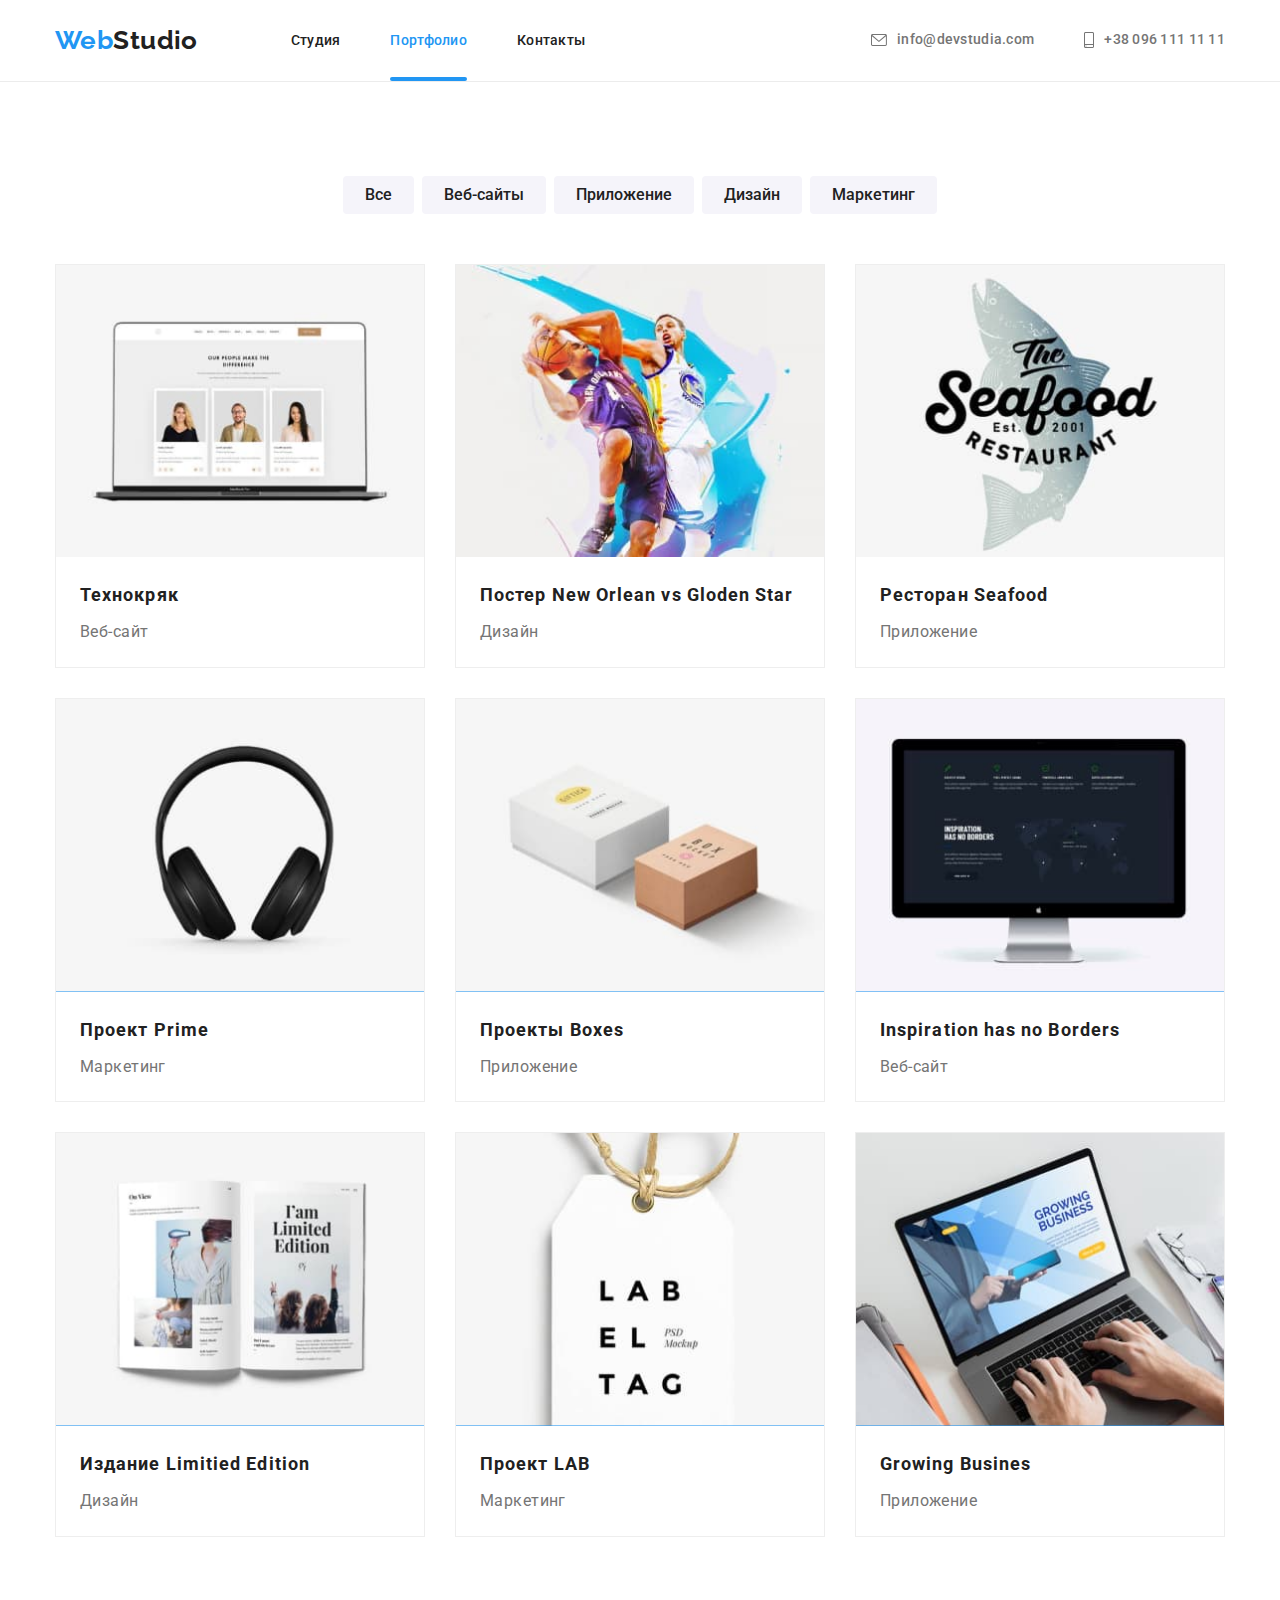
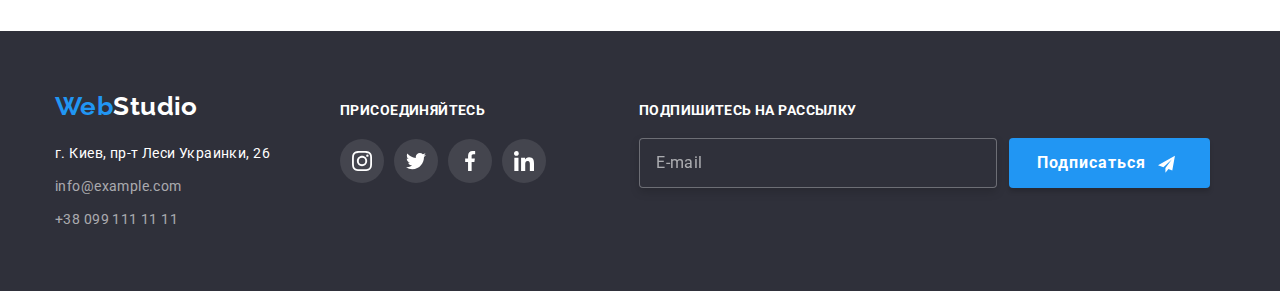
==== commit 4aa13320: "1" ====
--- a/GOIT DZ6/portfolio.html
+++ b/GOIT DZ6/portfolio.html
@@ -255,6 +255,21 @@
                 </ul>
         </div>
 
+        <div class="subscribe">
+            <p class="subscribe-head">Подпишитесь на рассылку</p>
+
+            <form class="footer-form">
+            <label for="email" class="form-lable"></label>
+            <input type="email" class="footer-email" name="email" id="email" placeholder="E-mail" required >
+        <button type="submit" class="subscribe-btn subscribe-button">Подписаться
+            <svg class="telega-svg svg" width="24px" height="24px">
+                <use href="./image/sprite.svg#telegram"></use>
+            </svg>
+        </button>
+    </form>
+ 
+        </div>
+
     </div>
 </footer>
 </body>
